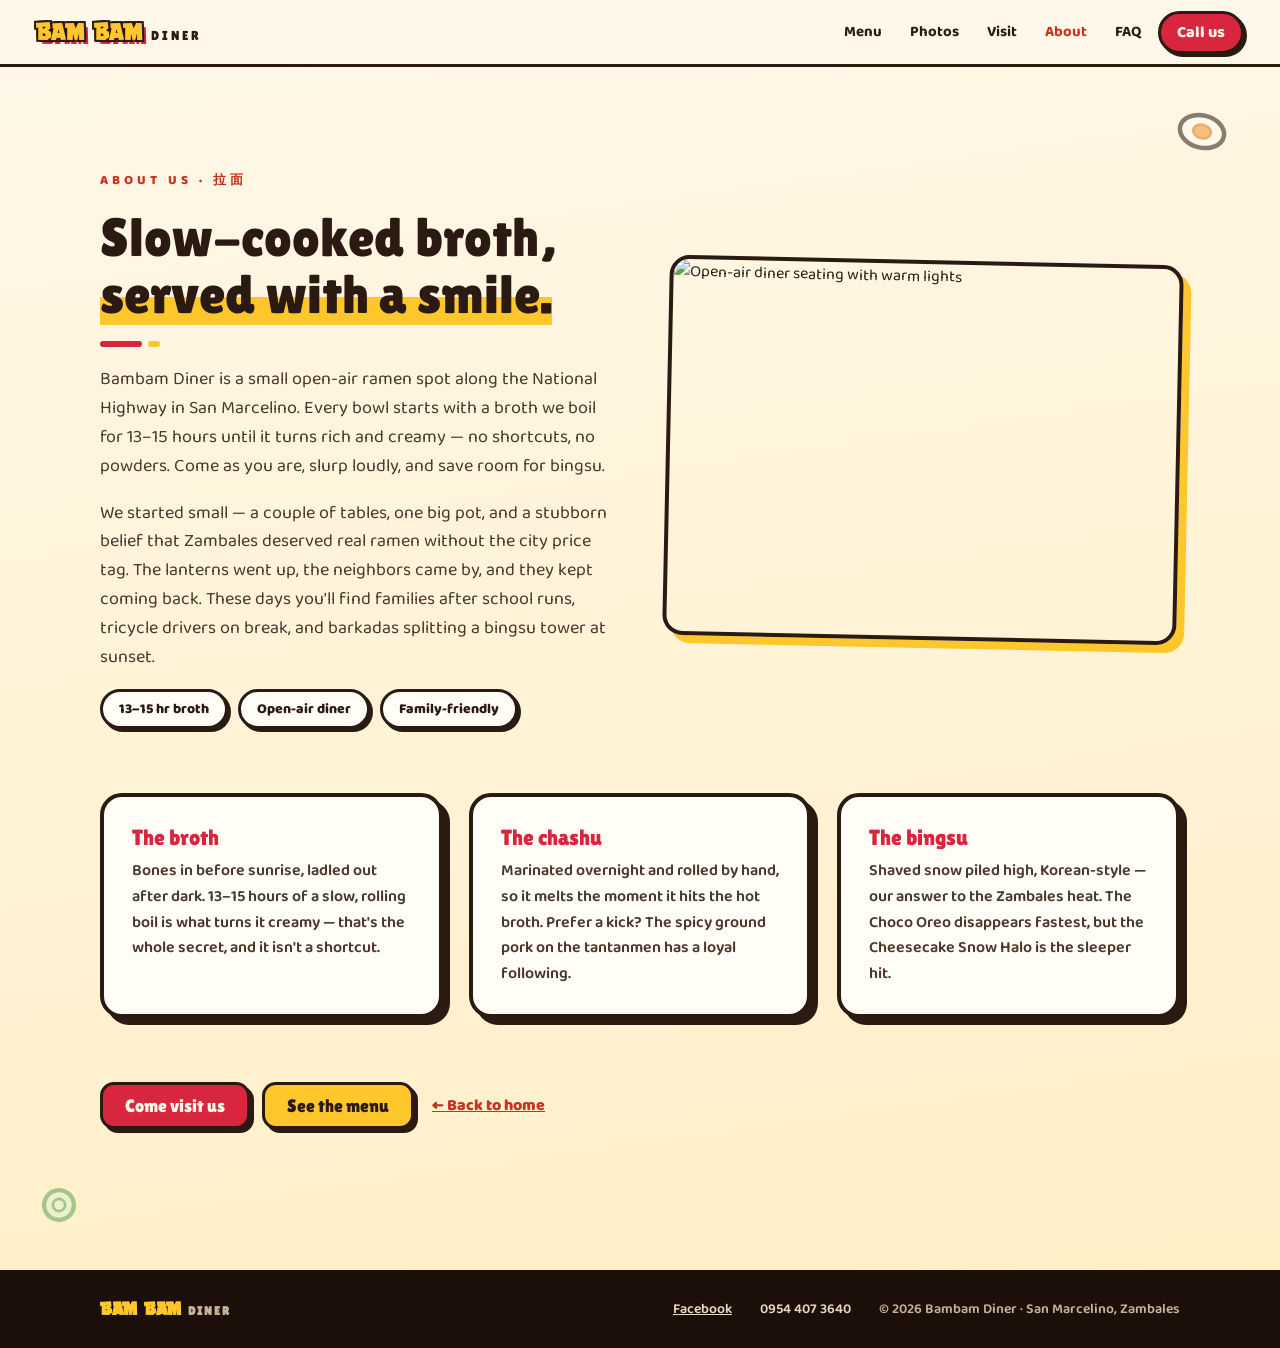
==== about.html @ 597b00bd "Working checkpoint: 3D hero, music player, mobile fixes, real logo integration Static site for Bamba" ====
<!DOCTYPE html>
<html lang="en">
<head>
  <meta charset="utf-8">
  <meta name="viewport" content="width=device-width, initial-scale=1">
  <title>About — Bambam Diner · San Marcelino, Zambales</title>
  <meta name="description" content="The story of Bambam Diner — a small open-air ramen spot in San Marcelino, Zambales, where every bowl starts with a broth slow-boiled for 13–15 hours.">
  <link rel="icon" href="data:image/svg+xml,<svg xmlns=%22http://www.w3.org/2000/svg%22 viewBox=%220 0 100 100%22><text y=%22.9em%22 font-size=%2290%22>🍜</text></svg>">
  <link rel="preconnect" href="https://fonts.googleapis.com">
  <link rel="preconnect" href="https://fonts.gstatic.com" crossorigin>
  <link rel="preload" as="style" href="https://fonts.googleapis.com/css2?family=Baloo+2:wght@400..800&family=Lilita+One&display=swap" onload="this.onload=null;this.rel='stylesheet'">
  <noscript><link rel="stylesheet" href="https://fonts.googleapis.com/css2?family=Baloo+2:wght@400..800&family=Lilita+One&display=swap"></noscript>
  <link rel="stylesheet" href="css/style.css">
  <link rel="preload" as="font" type="font/woff2" href="assets/fonts/GAMERIA.woff2" crossorigin>
</head>
<body>

<div style="font-family: 'Baloo 2', 'Trebuchet MS', sans-serif; background: #FFF7E9; color: #2B1A12; overflow-x: clip; min-height: 100svh; display: flex; flex-direction: column;">

  <!-- ============ NAV (shared) ============ -->
  <nav id="topNav" style="position: fixed; top: 0; left: 0; right: 0; z-index: 60; display: flex; align-items: center; gap: 14px; padding: 10px clamp(14px, 4vw, 36px); background: rgba(255,247,233,.94); backdrop-filter: blur(8px); border-bottom: 3px solid #2B1A12; transition: box-shadow .4s ease;">
    <a href="index.html" style="text-decoration: none; display: flex; align-items: baseline; gap: 8px;">
      <span style="font-family: 'Gameria', 'Lilita One', cursive; font-size: 24px; color: #FFC72C; text-shadow: -2px -2px 0 #2B1A12, 2px -2px 0 #2B1A12, -2px 2px 0 #2B1A12, 2px 2px 0 #2B1A12, 4px 4px 0 #D7263D;">BAM BAM</span>
      <span style="font-family: 'Lilita One', cursive; font-size: 13px; letter-spacing: 3px; color: #2B1A12;">DINER</span>
    </a>
    <div style="flex: 1;"></div>
    <div id="navLinks" class="nav-links">
      <a class="nav-link" href="index.html#menu">Menu</a>
      <a class="nav-link" href="index.html#gallery">Photos</a>
      <a class="nav-link" href="index.html#visit">Visit</a>
      <a class="nav-link" href="about.html" style="color: #C8321F;" aria-current="page">About</a>
      <a class="nav-link" href="faq.html">FAQ</a>
    </div>
    <a class="btn-call" href="tel:+639544073640">Call us</a>
    <button id="navToggle" class="nav-toggle" type="button" aria-label="Open menu" aria-expanded="false" aria-controls="navLinks"><span></span><span></span><span></span></button>
  </nav>

  <!-- ============ ABOUT ============ -->
  <!-- PLACEHOLDER STORY: warm filler copy — refine with the real Bambam Diner story later. -->
  <main style="flex: 1; position: relative; z-index: 2; background: linear-gradient(172deg, #FFF7E9 0%, #FFF3D6 55%, #FFEFC7 100%); padding: clamp(120px, 15vw, 170px) clamp(16px, 4vw, 40px) clamp(84px, 11vw, 150px);">
    <div id="fl1" aria-hidden="true" style="position: absolute; top: 110px; right: 4%; z-index: -1; opacity: .55; transform: rotate(14deg); pointer-events: none;">
      <div style="animation: bbFloat 5.6s ease-in-out infinite;">
        <svg viewBox="0 0 60 48" style="width: 54px; height: 43px; display: block;"><ellipse cx="30" cy="24" rx="25" ry="18" fill="#FFFDF3" stroke="#2B1A12" stroke-width="5"></ellipse><ellipse cx="30" cy="24" rx="10" ry="7.5" fill="#F2932F" stroke="#D97614" stroke-width="3"></ellipse></svg>
      </div>
    </div>
    <div id="fl2" aria-hidden="true" style="position: absolute; bottom: 44px; left: 3%; z-index: -1; opacity: .5; transform: rotate(-10deg); pointer-events: none;">
      <div style="animation: bbFloat 6.8s ease-in-out infinite 1.2s;">
        <svg viewBox="0 0 48 48" style="width: 42px; height: 42px; display: block;"><circle cx="24" cy="24" r="17" fill="#D9F0D3" stroke="#4E9C46" stroke-width="5"></circle><circle cx="24" cy="24" r="7" fill="none" stroke="#4E9C46" stroke-width="3"></circle></svg>
      </div>
    </div>

    <div style="max-width: 1080px; margin: 0 auto; display: flex; flex-direction: column; gap: clamp(36px, 5vw, 64px);">
      <div style="display: grid; grid-template-columns: repeat(auto-fit, minmax(300px, 1fr)); gap: clamp(24px, 4vw, 56px); align-items: center;">
        <div data-reveal-stagger="1" style="display: flex; flex-direction: column; gap: 18px; align-items: flex-start;">
          <div style="font-weight: 800; letter-spacing: 4px; font-size: 13px; color: #C8321F; text-transform: uppercase;">About us · 拉面</div>
          <h1 style="margin: 0; font-family: 'Lilita One', cursive; font-weight: 400; font-size: clamp(34px, 5vw, 54px); line-height: 1.06;">Slow-cooked broth,<br><span style="background: linear-gradient(transparent 55%, #FFC72C 55%);">served with a smile.</span></h1>
          <div style="display: flex; align-items: center; gap: 6px;"><span style="width: 42px; height: 6px; border-radius: 999px; background: #D7263D;"></span><span style="width: 12px; height: 6px; border-radius: 999px; background: #FFC72C;"></span></div>
          <p style="margin: 0; font-size: clamp(15px, 1.7vw, 18px); line-height: 1.6; color: #4A362B; max-width: 52ch;">Bambam Diner is a small open-air ramen spot along the National Highway in San Marcelino. Every bowl starts with a broth we boil for 13–15 hours until it turns rich and creamy — no shortcuts, no powders. Come as you are, slurp loudly, and save room for bingsu.</p>
          <p style="margin: 0; font-size: clamp(15px, 1.7vw, 18px); line-height: 1.6; color: #4A362B; max-width: 52ch;">We started small — a couple of tables, one big pot, and a stubborn belief that Zambales deserved real ramen without the city price tag. The lanterns went up, the neighbors came by, and they kept coming back. These days you'll find families after school runs, tricycle drivers on break, and barkadas splitting a bingsu tower at sunset.</p>
          <div style="display: flex; flex-wrap: wrap; gap: 10px;">
            <span style="background: #FFFDF6; border: 3px solid #2B1A12; border-radius: 999px; padding: 6px 16px; font-weight: 800; font-size: 14px; box-shadow: 3px 3px 0 #2B1A12;">13–15 hr broth</span>
            <span style="background: #FFFDF6; border: 3px solid #2B1A12; border-radius: 999px; padding: 6px 16px; font-weight: 800; font-size: 14px; box-shadow: 3px 3px 0 #2B1A12;">Open-air diner</span>
            <span style="background: #FFFDF6; border: 3px solid #2B1A12; border-radius: 999px; padding: 6px 16px; font-weight: 800; font-size: 14px; box-shadow: 3px 3px 0 #2B1A12;">Family-friendly</span>
          </div>
        </div>
        <div data-reveal="1" style="position: relative;">
          <div style="border: 4px solid #2B1A12; border-radius: 20px; box-shadow: 8px 8px 0 #FFC72C; overflow: hidden; transform: rotate(1.2deg); height: clamp(260px, 34vw, 380px);">
            <img src="https://images.unsplash.com/photo-1555396273-367ea4eb4db5?auto=format&fit=crop&w=800&q=70" alt="Open-air diner seating with warm lights" loading="lazy" style="width: 100%; height: 100%; object-fit: cover; display: block;">
          </div>
        </div>
      </div>

      <!-- three little pillars -->
      <div data-reveal-stagger="1" style="display: grid; grid-template-columns: repeat(auto-fit, minmax(240px, 1fr)); gap: clamp(16px, 2.5vw, 26px);">
        <div class="menu-card" style="padding: clamp(20px, 3vw, 28px);">
          <h2 style="margin: 0 0 8px; font-family: 'Lilita One', cursive; font-weight: 400; font-size: 22px; color: #D7263D;">The broth</h2>
          <p style="margin: 0; color: #4A362B; font-weight: 600; line-height: 1.6; font-size: 16px;">Bones in before sunrise, ladled out after dark. 13–15 hours of a slow, rolling boil is what turns it creamy — that's the whole secret, and it isn't a shortcut.</p>
        </div>
        <div class="menu-card" style="padding: clamp(20px, 3vw, 28px);">
          <h2 style="margin: 0 0 8px; font-family: 'Lilita One', cursive; font-weight: 400; font-size: 22px; color: #D7263D;">The chashu</h2>
          <p style="margin: 0; color: #4A362B; font-weight: 600; line-height: 1.6; font-size: 16px;">Marinated overnight and rolled by hand, so it melts the moment it hits the hot broth. Prefer a kick? The spicy ground pork on the tantanmen has a loyal following.</p>
        </div>
        <div class="menu-card" style="padding: clamp(20px, 3vw, 28px);">
          <h2 style="margin: 0 0 8px; font-family: 'Lilita One', cursive; font-weight: 400; font-size: 22px; color: #D7263D;">The bingsu</h2>
          <p style="margin: 0; color: #4A362B; font-weight: 600; line-height: 1.6; font-size: 16px;">Shaved snow piled high, Korean-style — our answer to the Zambales heat. The Choco Oreo disappears fastest, but the Cheesecake Snow Halo is the sleeper hit.</p>
        </div>
      </div>

      <div data-reveal="1" style="display: flex; flex-wrap: wrap; gap: 12px; align-items: center;">
        <a class="btn-chunky" href="index.html#visit" style="background: #D7263D; color: #FFF7E9;">Come visit us</a>
        <a class="btn-chunky" href="index.html#menu" style="background: #FFC72C; color: #2B1A12;">See the menu</a>
        <a href="index.html" style="font-weight: 800; color: #C8321F; margin-left: 6px;">← Back to home</a>
      </div>
    </div>
  </main>

  <!-- ============ FOOTER (shared) ============ -->
  <footer style="position: relative; z-index: 2; background: #1C0F09; color: #C7B39C; padding: 28px clamp(16px, 4vw, 40px);">
    <div style="max-width: 1080px; margin: 0 auto; display: flex; flex-wrap: wrap; align-items: center; gap: 14px 28px; font-size: 14px; font-weight: 600;">
      <span style="font-family: 'Gameria', 'Lilita One', cursive; font-size: 18px; color: #FFC72C;">BAM BAM <span style="font-size: 12px; letter-spacing: 2px; color: #C7B39C; font-family: 'Lilita One', cursive;">DINER</span></span>
      <span style="flex: 1;"></span>
      <a class="footer-link" href="https://www.facebook.com/search/top?q=bambam%20diner" target="_blank" rel="noopener">Facebook</a>
      <a class="footer-link" href="tel:+639544073640" style="text-decoration: none;">0954 407 3640</a>
      <span>© 2026 Bambam Diner · San Marcelino, Zambales</span>
    </div>
  </footer>
</div>

<script src="js/main.js"></script>
</body>
</html>
---- css/style.css ----
/* ---- Gameria (commercially licensed, self-hosted) — the real wordmark font.
        Uppercase-only glyph set: every use must be literal caps. Lilita One
        (the previous visual approximation) stays in the stack as the fallback
        if the file fails to load. Only .woff2 was supplied; woff2 covers all
        current browsers and older ones just keep the Lilita One fallback. ---- */
@font-face {
  font-family: 'Gameria';
  src: url('../assets/fonts/GAMERIA.woff2') format('woff2');
  font-weight: 400;
  font-style: normal;
  font-display: swap;
}

*, *::before, *::after { box-sizing: border-box; }
html { scroll-behavior: smooth; }
body { margin: 0; background: #FFF7E9; }
a { color: #C8321F; }
a:hover { color: #96200F; }
::selection { background: #FFC72C; color: #2B1A12; }

@keyframes bbSteam {
  0% { transform: translateY(10px); opacity: 0; }
  30% { opacity: .85; }
  100% { transform: translateY(-30px); opacity: 0; }
}
@keyframes bbSway {
  0%, 100% { transform: rotate(3deg); }
  50% { transform: rotate(-3deg); }
}
@keyframes bbBob {
  0%, 100% { transform: translateY(0); }
  50% { transform: translateY(7px); }
}
@keyframes bbFloat {
  0%, 100% { transform: translateY(0); }
  50% { transform: translateY(-11px); }
}
@keyframes bbPulse {
  0%, 100% { opacity: 1; }
  50% { opacity: .45; }
}

/* ---- Nav ---- */
.nav-links {
  display: flex; align-items: center;
  gap: clamp(10px, 2.5vw, 24px);
  font-weight: 700; font-size: 15px;
}
.nav-link { text-decoration: none; color: #2B1A12; padding: 10px 2px; }
.nav-link:hover { color: #C8321F; }
.btn-call {
  text-decoration: none; background: #D7263D; color: #FFF7E9;
  border: 3px solid #2B1A12; border-radius: 999px; padding: 6px 16px;
  font-weight: 800; box-shadow: 3px 3px 0 #2B1A12; white-space: nowrap;
  transition: background .2s ease;
}
.btn-call:hover { background: #B71C31; color: #FFF7E9; }
.nav-toggle { display: none; }

/* Hamburger nav below tablet width */
@media (max-width: 767px) {
  .nav-toggle {
    display: flex; flex-direction: column; justify-content: center; align-items: center; gap: 5px;
    width: 44px; height: 44px; flex: none;
    background: #FFFDF6; border: 3px solid #2B1A12; border-radius: 12px;
    box-shadow: 3px 3px 0 #2B1A12; cursor: pointer; padding: 0;
  }
  .nav-toggle span {
    display: block; width: 20px; height: 3px; border-radius: 2px; background: #2B1A12;
    transition: transform .25s ease, opacity .2s ease;
  }
  .nav-toggle[aria-expanded="true"] span:nth-child(1) { transform: translateY(8px) rotate(45deg); }
  .nav-toggle[aria-expanded="true"] span:nth-child(2) { opacity: 0; }
  .nav-toggle[aria-expanded="true"] span:nth-child(3) { transform: translateY(-8px) rotate(-45deg); }
  .nav-links {
    display: none;
    position: absolute; top: 100%; left: 0; right: 0;
    flex-direction: column; align-items: stretch; gap: 0;
    background: #FFF7E9; border-bottom: 3px solid #2B1A12;
    box-shadow: 0 16px 26px rgba(43, 26, 18, .18);
    padding: 4px 0 10px;
  }
  .nav-links.open { display: flex; }
  .nav-links .nav-link {
    display: flex; align-items: center; min-height: 48px; box-sizing: border-box;
    padding: 10px clamp(18px, 6vw, 30px); font-size: 17px;
    border-top: 2px dashed rgba(43, 26, 18, .14);
  }
  .nav-links .nav-link:first-child { border-top: none; }
}

/* ---- Hero CTAs ---- */
.btn-chunky {
  text-decoration: none; font-family: 'Lilita One', cursive; font-size: 18px;
  border: 3px solid #2B1A12; border-radius: 14px; padding: 10px 22px;
  box-shadow: 4px 4px 0 #2B1A12;
  transition: transform .15s ease, box-shadow .15s ease;
}
.btn-chunky:hover { transform: translate(2px, 2px); box-shadow: 2px 2px 0 #2B1A12; }
.btn-chunky[href^="tel"]:hover { color: #FFF7E9; }
.btn-chunky[href="#visit"]:hover { color: #2B1A12; }

/* ---- Menu cards ---- */
.menu-card {
  background: #FFFDF6; border: 4px solid #2B1A12; border-radius: 22px;
  box-shadow: 7px 7px 0 #2B1A12;
  transition: transform .28s cubic-bezier(.33, 1, .68, 1), box-shadow .28s cubic-bezier(.33, 1, .68, 1);
}
.menu-card:hover { transform: translateY(-6px); box-shadow: 10px 14px 0 #2B1A12; }
.menu-card:active { transform: translateY(-2px); box-shadow: 8px 10px 0 #2B1A12; }

/* ---- Review cards ---- */
.review-card {
  background: #FFFDF6; border: 3.5px solid #2B1A12; border-radius: 18px; padding: 22px;
  box-shadow: 5px 5px 0 var(--shcol, #2B1A12); transform: rotate(var(--rot, 0deg));
  display: flex; flex-direction: column; gap: 10px;
  transition: transform .28s cubic-bezier(.33, 1, .68, 1), box-shadow .28s cubic-bezier(.33, 1, .68, 1);
}
.review-card:hover { transform: rotate(var(--rot, 0deg)) translateY(-5px); box-shadow: 7px 10px 0 var(--shcol, #2B1A12); }

/* ---- Visit buttons & links ---- */
.btn-visit-yellow {
  text-decoration: none; font-family: 'Lilita One', cursive; font-size: 17px;
  background: #FFC72C; color: #2B1A12; border: 3px solid #FFF7E9;
  border-radius: 14px; padding: 10px 20px; box-shadow: 4px 4px 0 #D7263D;
  transition: transform .15s ease, box-shadow .15s ease;
}
.btn-visit-yellow:hover { transform: translate(2px, 2px); box-shadow: 2px 2px 0 #D7263D; color: #2B1A12; }
.btn-visit-ghost {
  text-decoration: none; font-family: 'Lilita One', cursive; font-size: 17px;
  background: transparent; color: #FFF7E9; border: 3px solid #FFF7E9;
  border-radius: 14px; padding: 10px 20px;
  transition: background .2s ease;
}
.btn-visit-ghost:hover { background: #D7263D; color: #FFF7E9; }
.maps-link { text-decoration: none; color: #FFC72C; font-weight: 800; font-size: 15px; align-self: flex-end; }
.maps-link:hover { color: #FFDD70; }

/* ---- Footer ---- */
.footer-link { color: #E8D9C4; }
.footer-link:hover { color: #FFC72C; }

/* ---- Hero bowl: never wider than its grid column ---- */
#bowlWrap { max-width: 100%; }

/* ---- Hero caption / progress bar: breathing room below the bowl ---- */
#stageCaption { margin-top: 4px; }
#buildBar { margin-top: 8px; }

/* ---- Pinned hero: dynamic viewport height where supported (Safari toolbar collapse) ---- */
@supports (height: 100dvh) {
  #heroSticky { height: 100dvh !important; }
}

/* ---- Stats marquee ---- */
#statsMarquee {
  position: relative; z-index: 2; overflow: hidden;
  background: linear-gradient(115deg, #1C0F09 0%, #35110C 55%, #48140F 100%);
  border-top: 3px solid #2B1A12;
  padding: 13px 0;
  font-family: 'Baloo 2', 'Trebuchet MS', sans-serif;
}
.marquee-track {
  display: flex;
  width: max-content;
  animation: bbMarquee 48s linear infinite;
}
#statsMarquee:hover .marquee-track { animation-play-state: paused; }
.marquee-group {
  display: flex; align-items: center; flex: none;
  gap: clamp(30px, 4.5vw, 52px);
  padding-right: clamp(30px, 4.5vw, 52px);
}
.stat-item {
  display: flex; align-items: center; gap: 10px;
  white-space: nowrap; color: #E8D9C4;
  font-weight: 700; font-size: 15px;
}
.stat-item svg { width: 21px; height: 21px; flex: none; }
.stat-item b {
  font-family: 'Lilita One', cursive; font-weight: 400;
  font-size: 18px; color: #FFC72C; letter-spacing: .5px;
}
@keyframes bbMarquee {
  from { transform: translateX(0); }
  to { transform: translateX(-50%); }
}
/* Reduced motion: the global rule below freezes the loop, leaving the strip static */
@media (max-width: 640px) {
  #statsMarquee { padding: 10px 0; }
  .stat-item { font-size: 13px; gap: 7px; }
  .stat-item b { font-size: 15px; }
  .stat-item svg { width: 17px; height: 17px; }
  .marquee-group { gap: 26px; padding-right: 26px; }
}

/* ---- FAQ accordions ---- */
.faq-item {
  background: #FFFDF6; border: 4px solid #2B1A12; border-radius: 18px;
  box-shadow: 5px 5px 0 #2B1A12; overflow: hidden;
}
.faq-item summary {
  list-style: none; cursor: pointer;
  display: flex; justify-content: space-between; align-items: center; gap: 14px;
  padding: 16px 20px;
  font-family: 'Lilita One', cursive; font-size: clamp(16px, 2vw, 19px); color: #2B1A12;
}
.faq-item summary::-webkit-details-marker { display: none; }
.faq-item summary::after {
  content: '+'; font-size: 28px; line-height: 1; color: #D7263D; flex: none;
  transition: transform .25s ease;
}
.faq-item[open] summary::after { transform: rotate(45deg); }
.faq-item summary:hover { background: #FFF3DC; }
.faq-a { padding: 0 20px 18px; color: #4A362B; font-weight: 600; line-height: 1.6; font-size: 16px; }

/* ---- Gallery: 4×2 on desktop AND tablets, single column on phones ---- */
#galleryGrid { grid-template-columns: repeat(4, 1fr) !important; }
#galleryGrid > div { height: auto !important; aspect-ratio: 1 / 1; }
@media (max-width: 900px) {
  #galleryGrid { gap: 12px !important; }
}
@media (max-width: 600px) {
  #galleryGrid { grid-template-columns: 1fr !important; gap: 16px !important; }
  #galleryGrid > div { aspect-ratio: 4 / 3; }
}

/* ---- Hero 3D canvas: crossfades in over the state-matched SVG when the
        deferred three.js stack arrives after the reveal (snapped to opaque
        pre-reveal — see upgrade3D in main.js) ---- */
#bowl3d { opacity: 0; transition: opacity .45s ease; }
#bowlFallback { transition: opacity .45s ease; }

/* ---- Floating music player ---- */
#bbPlayer {
  position: fixed; right: 14px; bottom: 14px; z-index: 90;
  font-family: 'Baloo 2', 'Trebuchet MS', sans-serif;
  pointer-events: none; /* container may be larger than the visible layer */
}
#bbPlayer .bbp-pill, #bbPlayer .bbp-mini, #bbPlayer #bbpPop { pointer-events: auto; }
.bbp-pill {
  display: flex; align-items: center; gap: 8px;
  background: #FFFDF6; border: 3px solid #2B1A12; border-radius: 999px;
  padding: 7px 9px 7px 14px; box-shadow: 4px 4px 0 #2B1A12;
}
#bbpWave { width: 52px; height: 26px; flex: none; }
.bbp-meta { min-width: 0; max-width: 150px; line-height: 1.18; margin-right: 2px; }
.bbp-title {
  font-family: 'Lilita One', cursive; font-size: 14px; letter-spacing: .3px; color: #2B1A12;
  white-space: nowrap; overflow: hidden; text-overflow: ellipsis;
}
.bbp-sub {
  font-size: 11px; font-weight: 600; color: #97806D;
  white-space: nowrap; overflow: hidden; text-overflow: ellipsis;
}
.bbp-btn {
  width: 34px; height: 34px; flex: none;
  display: inline-flex; align-items: center; justify-content: center; padding: 0;
  background: #FFF7E9; color: #2B1A12; border: 2.5px solid #2B1A12; border-radius: 50%;
  cursor: pointer; transition: transform .12s ease, background .15s ease;
}
.bbp-btn:hover { background: #FFEFC7; transform: translateY(-1px); }
.bbp-btn svg { width: 16px; height: 16px; display: block; }
.bbp-play { width: 40px; height: 40px; background: #D7263D; color: #FFF7E9; box-shadow: 2.5px 2.5px 0 #2B1A12; }
.bbp-play:hover { background: #B71C31; }
.bbp-play svg { width: 18px; height: 18px; }
.bbp-more svg { transition: transform .25s ease; }
.bbp-more[aria-expanded="true"] svg { transform: rotate(180deg); }
#bbpPop {
  position: absolute; right: 0; bottom: calc(100% + 12px); width: 262px;
  background: #FFFDF6; border: 3px solid #2B1A12; border-radius: 18px;
  box-shadow: 4px 4px 0 #2B1A12; padding: 12px;
  display: flex; flex-direction: column; gap: 10px;
}
#bbpPop[hidden] { display: none; }
.bbp-controls { display: flex; align-items: center; gap: 8px; }
.bbp-chip {
  width: 34px; height: 34px; position: relative; flex: none;
  display: inline-flex; align-items: center; justify-content: center; padding: 0;
  background: #FFF7E9; color: #2B1A12; border: 2.5px solid #2B1A12; border-radius: 10px;
  cursor: pointer; transition: background .15s ease;
}
.bbp-chip svg { width: 16px; height: 16px; display: block; }
.bbp-chip:hover { background: #FFEFC7; }
.bbp-chip.active { background: #FFC72C; }
.bbp-badge {
  position: absolute; top: -8px; right: -8px; width: 17px; height: 17px;
  border-radius: 50%; background: #D7263D; color: #FFF7E9; border: 2px solid #2B1A12;
  font-size: 10px; font-weight: 800; line-height: 13px; text-align: center;
}
#bbpVol {
  flex: 1; min-width: 0; height: 10px; margin: 0;
  appearance: none; -webkit-appearance: none;
  border-radius: 999px; background: #F3E3C2; border: 2px solid #2B1A12; cursor: pointer;
}
#bbpVol::-webkit-slider-thumb {
  -webkit-appearance: none; appearance: none;
  width: 18px; height: 18px; border-radius: 50%;
  background: #FFC72C; border: 2.5px solid #2B1A12;
}
#bbpVol::-moz-range-thumb {
  width: 13px; height: 13px; border-radius: 50%;
  background: #FFC72C; border: 2.5px solid #2B1A12;
}
.bbp-list { list-style: none; margin: 0; padding: 0; display: flex; flex-direction: column; gap: 4px; }
.bbp-list button {
  display: flex; align-items: center; gap: 8px; width: 100%; text-align: left;
  background: transparent; border: 2.5px solid transparent; border-radius: 10px;
  padding: 5px 8px; cursor: pointer; font-family: inherit;
}
.bbp-list button:hover { background: #FFF3DC; }
.bbp-list li.current button { background: #FFC72C; border-color: #2B1A12; }
.bbp-li-num { font-family: 'Lilita One', cursive; font-size: 12px; color: #C8321F; width: 14px; flex: none; }
.bbp-li-meta { min-width: 0; line-height: 1.15; }
.bbp-li-title { display: block; font-weight: 800; font-size: 13px; color: #2B1A12; white-space: nowrap; overflow: hidden; text-overflow: ellipsis; }
.bbp-li-by { display: block; font-weight: 600; font-size: 11px; color: #97806D; white-space: nowrap; overflow: hidden; text-overflow: ellipsis; }
/* ---- Music player: compact mini-bar (phones) ---- */
.bbp-mini {
  display: none; /* phone mode only — player.js adds .bb-mobile */
  align-items: center; gap: 8px;
  background: #FFFDF6; border: 2.5px solid #2B1A12; border-radius: 999px;
  padding: 8px 15px; box-shadow: 3px 3px 0 #2B1A12;
  font-family: 'Lilita One', cursive; font-size: 13px; letter-spacing: .3px; color: #2B1A12;
  cursor: pointer;
}
.bbp-mini-title { max-width: 132px; white-space: nowrap; overflow: hidden; text-overflow: ellipsis; }
.bbp-mini-eq { display: flex; align-items: flex-end; gap: 2.5px; height: 13px; flex: none; }
.bbp-mini-eq span { width: 3.5px; border-radius: 2px; height: 35%; }
.bbp-mini-eq span:nth-child(1) { background: #D7263D; }
.bbp-mini-eq span:nth-child(2) { background: #FFC72C; }
.bbp-mini-eq span:nth-child(3) { background: #D7263D; }
#bbPlayer.playing .bbp-mini-eq span { animation: bbpEq 1s ease-in-out infinite; }
#bbPlayer.playing .bbp-mini-eq span:nth-child(2) { animation-delay: .18s; }
#bbPlayer.playing .bbp-mini-eq span:nth-child(3) { animation-delay: .36s; }
@keyframes bbpEq { 0%, 100% { height: 35%; } 50% { height: 100%; } }
.bbp-fold { display: none; }

/* Phone mode: mini bar and full pill swap with an eased grow/shrink
   anchored to the bottom-right corner (~280ms, opacity + scale) */
#bbPlayer.bb-mobile .bbp-mini { display: flex; position: absolute; right: 0; bottom: 0; }
#bbPlayer.bb-mobile .bbp-fold { display: inline-flex; }
#bbPlayer.bb-mobile .bbp-mini,
#bbPlayer.bb-mobile .bbp-pill {
  transition: opacity .28s cubic-bezier(.22, .61, .36, 1),
    transform .28s cubic-bezier(.22, .61, .36, 1), visibility 0s 0s;
  transform-origin: bottom right;
}
#bbPlayer.bb-mobile.compact .bbp-pill,
#bbPlayer.bb-mobile:not(.compact) .bbp-mini {
  opacity: 0; transform: scale(.8) translateY(10px);
  visibility: hidden; pointer-events: none;
  transition: opacity .28s cubic-bezier(.22, .61, .36, 1),
    transform .28s cubic-bezier(.22, .61, .36, 1), visibility 0s .28s;
}
#bbPlayer.bb-mobile.compact #bbpPop { display: none; }

/* Hero-aware (phones): while the pinned hero is on screen its swipe caption
   + progress bar own the viewport bottom — the player steps aside entirely
   and returns once the visitor scrolls past (class toggled by player.js) */
#bbPlayer.bb-mobile.bb-hero .bbp-mini,
#bbPlayer.bb-mobile.bb-hero .bbp-pill {
  opacity: 0; transform: scale(.8) translateY(14px);
  visibility: hidden; pointer-events: none;
  transition: opacity .28s cubic-bezier(.22, .61, .36, 1),
    transform .28s cubic-bezier(.22, .61, .36, 1), visibility 0s .28s;
}
#bbPlayer.bb-mobile.bb-hero #bbpPop { display: none; }

@media (max-width: 480px) {
  #bbPlayer { right: 10px; bottom: 10px; }
  #bbpWave { width: 40px; height: 24px; }
  .bbp-meta { max-width: 84px; }
  .bbp-btn { width: 31px; height: 31px; }
  .bbp-play { width: 37px; height: 37px; }
  .bbp-pill { gap: 6px; padding: 6px 8px 6px 12px; }
  #bbpPop { width: min(262px, calc(100vw - 20px)); }
}
@media (max-width: 360px) {
  #bbpWave { display: none; }
}
/* The hero's bottom-center scroll hint would sit under the floating player on
   narrow screens; the caption pill already says "scroll/swipe to build", so
   the hint drops out there instead of colliding */
@media (max-width: 820px) { #scrollHint { display: none !important; } }

/* ---- Focus visibility for keyboard users ---- */
a:focus-visible, button:focus-visible, summary:focus-visible {
  outline: 3px solid #D7263D;
  outline-offset: 3px;
  border-radius: 6px;
}

/* ---- Touch targets: pad hit areas to ≥44px on touch devices ---- */
@media (pointer: coarse) {
  .nav-link, .btn-call, .btn-chunky, .btn-visit-yellow, .btn-visit-ghost,
  .footer-link, .maps-link { position: relative; }
  .nav-link::after, .btn-call::after, .btn-chunky::after, .btn-visit-yellow::after,
  .btn-visit-ghost::after, .footer-link::after, .maps-link::after {
    content: ''; position: absolute; left: 0; right: 0;
    top: 50%; height: 44px; min-height: 100%;
    transform: translateY(-50%);
  }
}

/* ---- Reduced motion ---- */
@media (prefers-reduced-motion: reduce) {
  html { scroll-behavior: auto; }
  *, *::before, *::after { animation-duration: .01ms !important; animation-iteration-count: 1 !important; transition-duration: .01ms !important; }
}

/* ---- Hide floaty garnishes on smaller screens ---- */
@media (max-width: 900px) {
  #fl1, #fl2, #fl3, #fl4, #fl5, #fl6, #fl7, #fl8 { display: none !important; }
}

/* Compact wordmark on narrow screens (collapsed bar holds logo + Call us + hamburger) */
@media (max-width: 520px) {
  #topNav { gap: 10px !important; }
  #topNav a:first-child span:first-child {
    font-size: 18px !important;
    text-shadow: -1.5px -1.5px 0 #2B1A12, 1.5px -1.5px 0 #2B1A12, -1.5px 1.5px 0 #2B1A12, 1.5px 1.5px 0 #2B1A12, 3px 3px 0 #D7263D !important;
    white-space: nowrap;
  }
  #topNav a:first-child span:last-child { display: none; }
  .btn-call { font-size: 13px; padding: 6px 12px; }
}

/* Stacked, centered hero: touch devices (phone + iPad, any orientation) and narrow windows.
   Side-by-side survives only on hover/fine-pointer viewports wider than 900px. */
@media (max-width: 900px), ((hover: none) and (pointer: coarse)) {
  #heroGrid { grid-template-columns: 1fr !important; justify-items: center; }
  #top { align-items: center !important; text-align: center; }
  #heroCtas { justify-content: center; }
  #heroStatus { justify-content: center; }
  #heroLogo { font-size: min(9vw, 9svh) !important; }
  #bowlWrap { max-height: min(30svh, 330px) !important; }
}

/* Mid-size stacked hero: touch devices up to ~1080px tall (iPads either way)
   get moderately tightened spacing so the stacked layout fits the pin.
   Phones fall through to the (later, winning) compact block below. */
@media ((hover: none) and (pointer: coarse)) and (max-height: 1080px) {
  #heroGrid { gap: 12px !important; padding-top: 72px !important; padding-bottom: 12px !important; }
  #heroH1 { font-size: clamp(18px, 2vw, 24px) !important; }
  #heroPara { font-size: 16px !important; }
  #stageCaption { font-size: 15px !important; }
  #bowlWrap { max-height: min(26svh, 300px) !important; }
}

/* Compact hero: stacked / short viewports must fit the pinned viewport height.
   The touch+max-height arm covers iPads in landscape, where the stacked layout
   needs compact sizing to fit. */
@media (max-width: 760px), (max-height: 620px), ((hover: none) and (pointer: coarse)) and (max-height: 850px) {
  #heroGrid { padding: 58px 16px 6px !important; gap: 10px !important; }
  #top { gap: 5px !important; }
  #heroEyebrow { font-size: 11px !important; letter-spacing: 2.5px !important; }
  #heroLogo { font-size: min(10vw, 6.4svh) !important; text-shadow: -2px -2px 0 #2B1A12, 2px -2px 0 #2B1A12, -2px 2px 0 #2B1A12, 2px 2px 0 #2B1A12, 4px 5px 0 #D7263D !important; }
  #heroBadge { font-size: 12px !important; letter-spacing: 6px !important; padding: 2px 4px 2px 10px !important; }
  #heroH1 { font-size: 16px !important; max-width: 40ch !important; margin: 2px 0 0 !important; }
  #heroPara { font-size: 15px !important; line-height: 1.45 !important; }
  #heroStatus { font-size: 12px !important; padding: 3px 12px !important; }
  #heroCtas { gap: 8px !important; }
  #heroCtas a { font-size: 14px !important; padding: 7px 14px !important; border-radius: 10px !important; }
  #bowlWrap { max-height: min(27svh, 290px) !important; }
  #stageCaption { font-size: 13px !important; padding: 3px 14px !important; margin-top: 2px !important; }
  #buildBar { margin-top: 6px !important; }
  #kanjiBackdrop { font-size: 150px !important; }
}

/* Tall phones have vertical headroom: restore readable body copy in the pinned hero
   and give the caption pill / progress bar clear separation */
@media (max-width: 760px) and (min-height: 700px) {
  #heroPara { font-size: 16px !important; line-height: 1.5 !important; }
  #heroH1 { font-size: 18px !important; }
  #bowlWrap { max-height: min(32svh, 320px) !important; }
  #stageCaption { margin-top: 8px !important; }
  #buildBar { margin-top: 14px !important; }
}

/* Very short viewports (phone landscape): the stacked column only fits if the
   lede + status badge drop out and everything else tightens up */
@media (max-height: 460px) {
  #heroPara { display: none !important; }
  #heroStatus { display: none !important; }
  #kanjiBackdrop { display: none !important; }
  #heroGrid { padding-top: 52px !important; padding-bottom: 4px !important; gap: 6px !important; }
  #top { gap: 4px !important; }
  #heroLogo { font-size: min(8vw, 5.5svh) !important; }
  #heroBadge { font-size: 11px !important; letter-spacing: 5px !important; padding: 1px 3px 1px 8px !important; }
  #heroH1 { font-size: 14px !important; margin: 0 !important; }
  #heroCtas a { font-size: 12px !important; padding: 5px 10px !important; }
  #bowlWrap { max-height: 24svh !important; }
  #stageCaption { font-size: 12px !important; padding: 2px 10px !important; margin-top: 0 !important; }
  #buildBar { margin-top: 2px !important; }
}
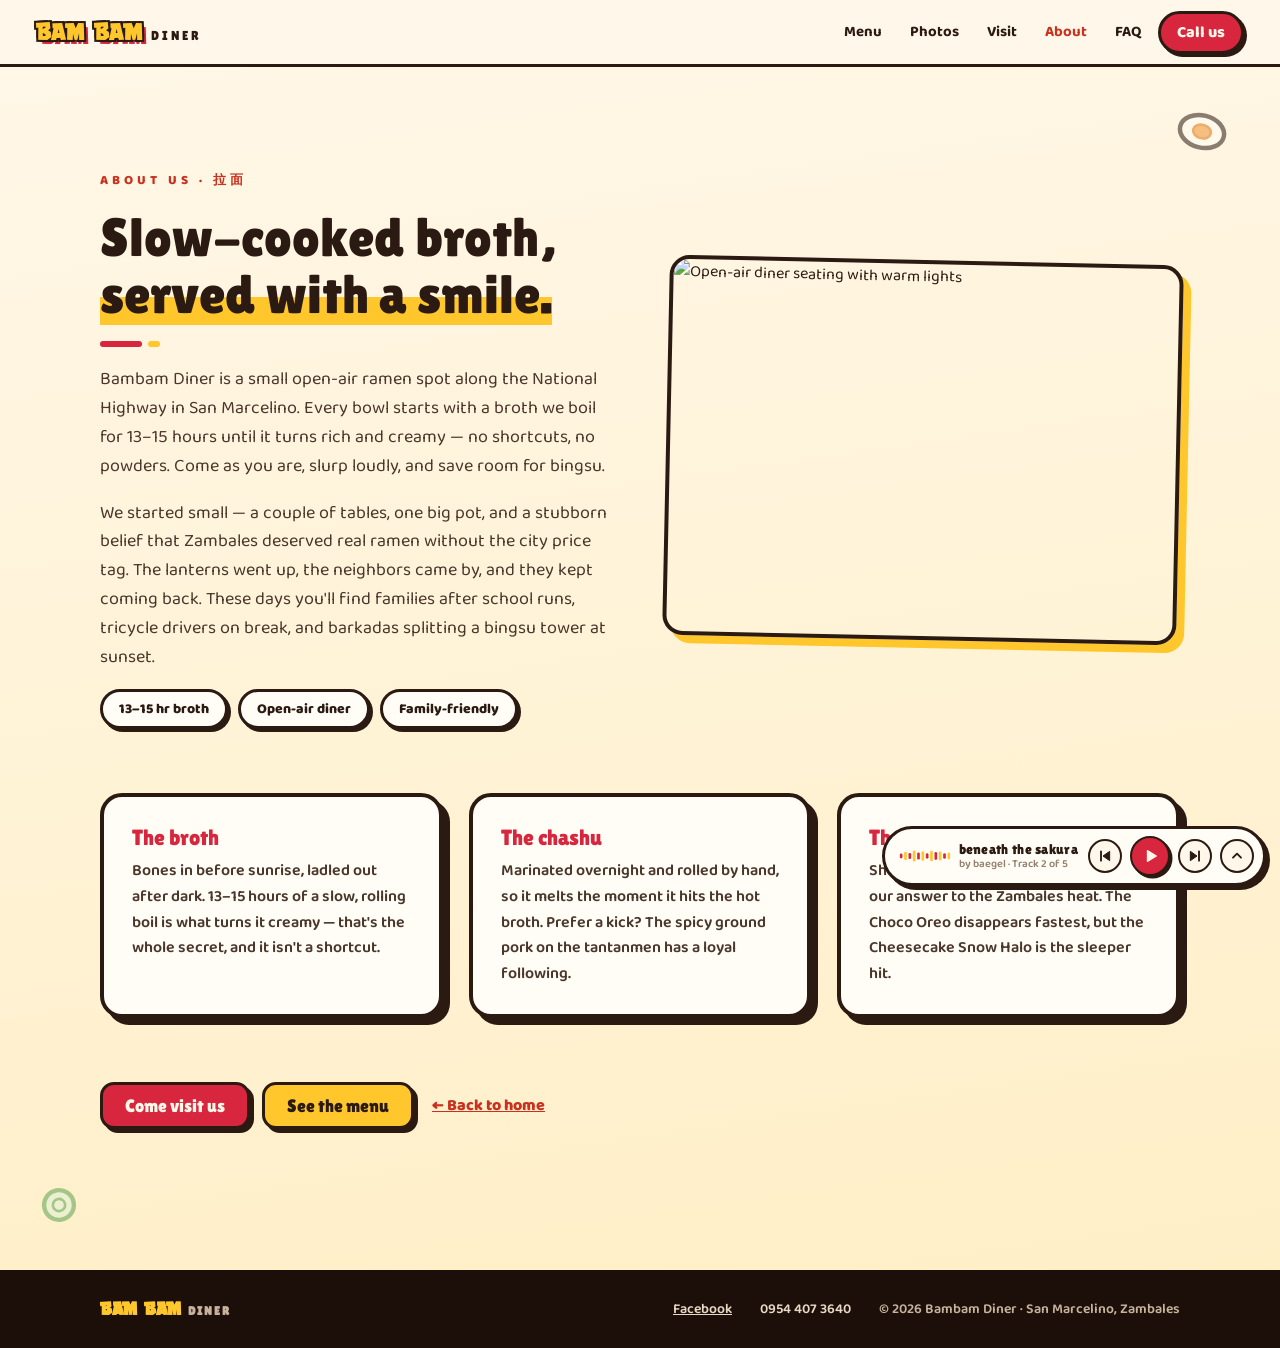
==== commit c44d237c: "Hero logo lockup, return-home fix, noren curtain, sakura petals, persistent music player - Hero logo" ====
--- a/about.html
+++ b/about.html
@@ -8,18 +8,144 @@
   <link rel="icon" href="data:image/svg+xml,<svg xmlns=%22http://www.w3.org/2000/svg%22 viewBox=%220 0 100 100%22><text y=%22.9em%22 font-size=%2290%22>🍜</text></svg>">
   <link rel="preconnect" href="https://fonts.googleapis.com">
   <link rel="preconnect" href="https://fonts.gstatic.com" crossorigin>
-  <link rel="preload" as="style" href="https://fonts.googleapis.com/css2?family=Baloo+2:wght@400..800&family=Lilita+One&display=swap" onload="this.onload=null;this.rel='stylesheet'">
+  <link rel="preload" as="style" href="https://fonts.googleapis.com/css2?family=Baloo+2:wght@400..800&family=Lilita+One&display=swap" onload="this.onload=null;this.rel='stylesheet';window.__bbFontCss=1" onerror="window.__bbFontCss=1">
   <noscript><link rel="stylesheet" href="https://fonts.googleapis.com/css2?family=Baloo+2:wght@400..800&family=Lilita+One&display=swap"></noscript>
   <link rel="stylesheet" href="css/style.css">
   <link rel="preload" as="font" type="font/woff2" href="assets/fonts/GAMERIA.woff2" crossorigin>
+  <style>
+    /* Loading screen — critical CSS, inline so it paints before external assets.
+       The reveal is a noren-curtain split: two striped panels slide off opposite
+       edges (transform-only, duration set by JS for constant px/s velocity). */
+    #bbLoader { position: fixed; inset: 0; z-index: 200; display: flex; align-items: center; justify-content: center; font-family: 'Lilita One', 'Trebuchet MS', cursive; }
+    #bbLoader.done { pointer-events: none; }
+    .bbl-panel { position: absolute; top: 0; bottom: 0; width: 50.4%; display: flex; align-items: center; justify-content: center; background: repeating-linear-gradient(90deg, #D7263D 0 26px, #C92E24 26px 34px); transition: transform .8s cubic-bezier(.7, 0, .3, 1); will-change: transform; }
+    .bbl-panel::after { content: ''; position: absolute; top: 0; left: 0; right: 0; height: 12px; background: #2B1A12; }
+    .bbl-panel-l { left: 0; border-right: 4px solid #2B1A12; }
+    .bbl-panel-r { right: 0; border-left: 4px solid #2B1A12; }
+    .bbl-glyph { font-size: clamp(70px, 12vw, 130px); font-weight: 800; color: rgba(255, 199, 44, .22); user-select: none; }
+    #bbLoader.done .bbl-panel-l { transform: translateX(-103%); }
+    #bbLoader.done .bbl-panel-r { transform: translateX(103%); }
+    .bbl-center { position: relative; z-index: 1; display: flex; flex-direction: column; align-items: center; gap: 14px; transition: opacity .3s ease; }
+    #bbLoader.done .bbl-center { opacity: 0; }
+    /* Reduced motion: no curtain travel — plain quick fade of the whole loader
+       (the global reduced-motion rule shrinks this transition further). */
+    @media (prefers-reduced-motion: reduce) {
+      #bbLoader { transition: opacity .2s ease; }
+      #bbLoader.done { opacity: 0; }
+      .bbl-panel { transition: none !important; }
+      #bbLoader.done .bbl-panel-l, #bbLoader.done .bbl-panel-r { transform: none !important; }
+    }
+    .bbl-logo { font-family: 'Gameria', 'Lilita One', 'Trebuchet MS', cursive; font-size: clamp(44px, 9vw, 72px); color: #FFC72C; line-height: 1; text-shadow: -3px -3px 0 #2B1A12, 3px -3px 0 #2B1A12, -3px 3px 0 #2B1A12, 3px 3px 0 #2B1A12, 6px 7px 0 #D7263D; }
+    .bbl-badge { font-size: 15px; letter-spacing: 9px; color: #2B1A12; background: #FFC72C; border: 3px solid #2B1A12; border-radius: 8px; padding: 3px 4px 3px 13px; box-shadow: 3px 3px 0 #2B1A12; }
+    .bbl-dots { display: flex; gap: 9px; margin-top: 10px; }
+    .bbl-dots span { width: 13px; height: 13px; border-radius: 50%; border: 2.5px solid #2B1A12; animation: bblBob 1s ease-in-out infinite; }
+    .bbl-dots span:nth-child(1) { background: #D7263D; }
+    .bbl-dots span:nth-child(2) { background: #FFC72C; animation-delay: .15s; }
+    .bbl-dots span:nth-child(3) { background: #4E9C46; animation-delay: .3s; }
+    @keyframes bblBob { 0%, 100% { transform: translateY(0); } 50% { transform: translateY(-9px); } }
+    .bbl-music { margin-top: 14px; font-family: inherit; font-size: 15px; letter-spacing: .5px; color: #2B1A12; background: #FFFDF6; border: 3px solid #2B1A12; border-radius: 999px; padding: 9px 20px; box-shadow: 3px 3px 0 #2B1A12; cursor: pointer; transition: transform .12s ease, box-shadow .12s ease, background .2s ease; }
+    .bbl-music:hover { transform: translate(1px, 1px); box-shadow: 2px 2px 0 #2B1A12; }
+    .bbl-music.on { background: #FFC72C; cursor: default; }
+  </style>
 </head>
 <body>
 
+<div id="bbLoader">
+  <div class="bbl-panel bbl-panel-l" aria-hidden="true"><span class="bbl-glyph">拉</span></div>
+  <div class="bbl-panel bbl-panel-r" aria-hidden="true"><span class="bbl-glyph">面</span></div>
+  <div class="bbl-center">
+    <div class="bbl-logo" aria-hidden="true">BAM BAM</div>
+    <div class="bbl-badge" aria-hidden="true">DINER</div>
+    <div class="bbl-dots" aria-hidden="true"><span></span><span></span><span></span></div>
+    <button id="bbLoaderMusic" class="bbl-music" type="button">🔊 Click to enable music</button>
+  </div>
+</div>
+<noscript><style>#bbLoader { display: none !important; }</style></noscript>
+<script>
+/* Loader bootstrap (subpage variant) — same reveal gating as index.html minus
+   the 3D wait: main.js still signals __bbHeroReady (no #bowl3d here, so its
+   3D gate settles immediately after first paint). MIN_SHOW keeps the curtain
+   an intentional branded beat instead of a flicker on these light pages;
+   the 4.5s hard cap stays as the same safety ceiling. */
+(function () {
+  var loader = document.getElementById('bbLoader');
+  document.documentElement.style.overflow = 'hidden';
+  var done = false, pageReady = false, heroReady = false, minShown = false;
+  var MIN_SHOW = 550;
+  function reveal() {
+    if (done) return;
+    done = true;
+    document.documentElement.style.overflow = '';
+    /* Same constant-velocity curtain as index: ~720px/s, clamped 340-1200ms */
+    var ms = Math.round(Math.max(340, Math.min(1200, (window.innerWidth / 2) / 0.72)));
+    var panels = loader.querySelectorAll('.bbl-panel');
+    for (var i = 0; i < panels.length; i++) panels[i].style.transitionDuration = ms + 'ms';
+    loader.classList.add('done');
+    window.__bbRevealed = true;
+    document.dispatchEvent(new Event('bb:reveal'));
+    setTimeout(function () { loader.style.display = 'none'; }, ms + 150);
+  }
+  function check() { if (pageReady && heroReady && minShown) reveal(); }
+  window.__bbHeroReady = function () { heroReady = true; check(); };
+  setTimeout(function () { minShown = true; check(); }, MIN_SHOW);
+  function whenFonts() {
+    var fonts = (document.fonts && document.fonts.ready) ? document.fonts.ready : Promise.resolve();
+    function ok() { pageReady = true; check(); }
+    fonts.then(ok, ok);
+  }
+  function afterDom() {
+    var t0 = Date.now();
+    (function poll() {
+      if (window.__bbFontCss || Date.now() - t0 > 2000) whenFonts();
+      else setTimeout(poll, 60);
+    })();
+  }
+  if (document.readyState !== 'loading') afterDom();
+  else document.addEventListener('DOMContentLoaded', afterDom);
+  setTimeout(reveal, 4500);
+
+  /* Enable-music bootstrap — same gesture rules as index.html (audio.play()
+     must run synchronously inside the click). player.js adopts __bbMusic and
+     restores any saved session state; keep this track list in sync with
+     index.html and player.js. */
+  var music = window.__bbMusic = {
+    tracks: [
+      'As Daylight Fades by Sulu',
+      'beneath the sakura by baegel',
+      'Slow Season by Loyae',
+      'Smooth Rift by Mhern',
+      'Tidal Waves by Auxjack'
+    ],
+    index: Math.floor(Math.random() * 5),
+    audio: null,
+    wanted: false
+  };
+  try {
+    var st = JSON.parse(sessionStorage.getItem('bbMusicState'));
+    if (st && typeof st.index === 'number' && st.index >= 0 && st.index < music.tracks.length) music.index = st.index;
+  } catch (e) { /* storage blocked: keep the random pick */ }
+  var mbtn = document.getElementById('bbLoaderMusic');
+  mbtn.addEventListener('click', function () {
+    if (music.wanted) return;
+    music.wanted = true;
+    if (!music.audio) {
+      music.audio = new Audio('audio/' + encodeURIComponent(music.tracks[music.index]) + '.mp3');
+      music.audio.volume = 0.7;
+    }
+    var p = music.audio.play();
+    if (p && p.catch) p.catch(function () {});
+    mbtn.classList.add('on');
+    mbtn.textContent = '🎵 Music on — enjoy!';
+    document.dispatchEvent(new Event('bb:musicwanted'));
+  });
+})();
+</script>
+
 <div style="font-family: 'Baloo 2', 'Trebuchet MS', sans-serif; background: #FFF7E9; color: #2B1A12; overflow-x: clip; min-height: 100svh; display: flex; flex-direction: column;">
 
   <!-- ============ NAV (shared) ============ -->
   <nav id="topNav" style="position: fixed; top: 0; left: 0; right: 0; z-index: 60; display: flex; align-items: center; gap: 14px; padding: 10px clamp(14px, 4vw, 36px); background: rgba(255,247,233,.94); backdrop-filter: blur(8px); border-bottom: 3px solid #2B1A12; transition: box-shadow .4s ease;">
-    <a href="index.html" style="text-decoration: none; display: flex; align-items: baseline; gap: 8px;">
+    <a href="index.html#bowl-done" style="text-decoration: none; display: flex; align-items: baseline; gap: 8px;">
       <span style="font-family: 'Gameria', 'Lilita One', cursive; font-size: 24px; color: #FFC72C; text-shadow: -2px -2px 0 #2B1A12, 2px -2px 0 #2B1A12, -2px 2px 0 #2B1A12, 2px 2px 0 #2B1A12, 4px 4px 0 #D7263D;">BAM BAM</span>
       <span style="font-family: 'Lilita One', cursive; font-size: 13px; letter-spacing: 3px; color: #2B1A12;">DINER</span>
     </a>
@@ -106,6 +232,55 @@
   </footer>
 </div>
 
+<!-- ============ FLOATING MUSIC PLAYER ============ -->
+<div id="bbPlayer" aria-label="Background music player">
+  <button id="bbpMini" class="bbp-mini" type="button" aria-label="Expand music player">
+    <span class="bbp-mini-eq" aria-hidden="true"><span></span><span></span><span></span></span>
+    <span id="bbpMiniTitle" class="bbp-mini-title">&nbsp;</span>
+  </button>
+  <div id="bbpPop" hidden>
+    <div class="bbp-controls">
+      <button id="bbpShuffle" class="bbp-chip" type="button" aria-pressed="false" aria-label="Shuffle off" title="Shuffle">
+        <svg viewBox="0 0 24 24" aria-hidden="true" fill="none" stroke="currentColor" stroke-width="2.4" stroke-linecap="round" stroke-linejoin="round"><path d="M16 3h5v5"/><path d="M4 20 21 3"/><path d="M21 16v5h-5"/><path d="m15 15 6 6"/><path d="m4 4 5 5"/></svg>
+      </button>
+      <button id="bbpRepeat" class="bbp-chip" type="button" aria-label="Repeat: off" title="Repeat">
+        <svg viewBox="0 0 24 24" aria-hidden="true" fill="none" stroke="currentColor" stroke-width="2.4" stroke-linecap="round" stroke-linejoin="round"><path d="m17 1 4 4-4 4"/><path d="M3 11V9a4 4 0 0 1 4-4h14"/><path d="m7 23-4-4 4-4"/><path d="M21 13v2a4 4 0 0 1-4 4H3"/></svg>
+        <span id="bbpRepeatBadge" class="bbp-badge" aria-hidden="true">1</span>
+      </button>
+      <button id="bbpMute" class="bbp-chip" type="button" aria-pressed="false" aria-label="Mute" title="Mute / unmute">
+        <svg id="bbpMuteOn" viewBox="0 0 24 24" aria-hidden="true"><path d="M11 5 6 9H2v6h4l5 4V5z" fill="currentColor" stroke="currentColor" stroke-width="1.8" stroke-linejoin="round"/><path d="M15.5 8.5a5 5 0 0 1 0 7M18.6 5.4a9.4 9.4 0 0 1 0 13.2" fill="none" stroke="currentColor" stroke-width="2.2" stroke-linecap="round"/></svg>
+        <svg id="bbpMuteOff" viewBox="0 0 24 24" aria-hidden="true"><path d="M11 5 6 9H2v6h4l5 4V5z" fill="currentColor" stroke="currentColor" stroke-width="1.8" stroke-linejoin="round"/><path d="m16 9 6 6M22 9l-6 6" fill="none" stroke="currentColor" stroke-width="2.4" stroke-linecap="round"/></svg>
+      </button>
+      <input id="bbpVol" type="range" min="0" max="100" step="1" value="70" aria-label="Volume">
+    </div>
+    <ol id="bbpList" class="bbp-list"></ol>
+  </div>
+  <div class="bbp-pill">
+    <canvas id="bbpWave" width="52" height="26" aria-hidden="true"></canvas>
+    <div class="bbp-meta" aria-live="polite">
+      <div id="bbpTitle" class="bbp-title">&nbsp;</div>
+      <div id="bbpSub" class="bbp-sub">&nbsp;</div>
+    </div>
+    <button id="bbpPrev" class="bbp-btn" type="button" aria-label="Previous track" title="Previous">
+      <svg viewBox="0 0 24 24" aria-hidden="true"><path d="M19 5v14L9 12l10-7z" fill="currentColor" stroke="currentColor" stroke-width="1.5" stroke-linejoin="round"/><path d="M6 5v14" fill="none" stroke="currentColor" stroke-width="2.8" stroke-linecap="round"/></svg>
+    </button>
+    <button id="bbpPlay" class="bbp-btn bbp-play" type="button" aria-label="Play" title="Play / pause">
+      <svg id="bbpPlayIco" viewBox="0 0 24 24" aria-hidden="true"><path d="M8.5 4.8v14.4L20.5 12 8.5 4.8z" fill="currentColor" stroke="currentColor" stroke-width="1.5" stroke-linejoin="round"/></svg>
+      <svg id="bbpPauseIco" viewBox="0 0 24 24" aria-hidden="true"><path d="M8 5.5v13M16 5.5v13" fill="none" stroke="currentColor" stroke-width="3.6" stroke-linecap="round"/></svg>
+    </button>
+    <button id="bbpNext" class="bbp-btn" type="button" aria-label="Next track" title="Next">
+      <svg viewBox="0 0 24 24" aria-hidden="true"><path d="M5 5v14l10-7L5 5z" fill="currentColor" stroke="currentColor" stroke-width="1.5" stroke-linejoin="round"/><path d="M18 5v14" fill="none" stroke="currentColor" stroke-width="2.8" stroke-linecap="round"/></svg>
+    </button>
+    <button id="bbpMore" class="bbp-btn bbp-more" type="button" aria-expanded="false" aria-controls="bbpPop" aria-label="More music controls" title="More controls">
+      <svg viewBox="0 0 24 24" aria-hidden="true"><path d="M6 14.5 12 8.5l6 6" fill="none" stroke="currentColor" stroke-width="2.8" stroke-linecap="round" stroke-linejoin="round"/></svg>
+    </button>
+    <button id="bbpFold" class="bbp-btn bbp-fold" type="button" aria-label="Collapse player" title="Collapse">
+      <svg viewBox="0 0 24 24" aria-hidden="true"><path d="M6 9.5l6 6 6-6" fill="none" stroke="currentColor" stroke-width="2.8" stroke-linecap="round" stroke-linejoin="round"/></svg>
+    </button>
+  </div>
+</div>
+
+<script src="js/player.js"></script>
 <script src="js/main.js"></script>
 </body>
 </html>
--- a/css/style.css
+++ b/css/style.css
@@ -383,6 +383,35 @@
    the hint drops out there instead of colliding */
 @media (max-width: 820px) { #scrollHint { display: none !important; } }
 
+/* ---- Sakura petals (elements created by setupPetals in main.js) ----
+   z-index 50: above section content (z 2), below the nav (60), music player
+   (90) and loader (200) so petals never sit over controls. */
+#bbPetals {
+  position: fixed; inset: 0; z-index: 50;
+  overflow: hidden; pointer-events: none;
+}
+.bb-petal {
+  position: absolute; top: 0; display: block;
+  aspect-ratio: 1 / 1.15;
+  background: linear-gradient(135deg, #FFC9D6 0%, #F8A0B8 65%, #EE86A4 100%);
+  border-radius: 92% 6% 92% 6%;
+  opacity: 0;
+  animation: bbPetalFall linear infinite;
+  will-change: transform, opacity;
+}
+#bbPetals.bb-paused .bb-petal { animation-play-state: paused; }
+@keyframes bbPetalFall {
+  0%   { transform: translate3d(0, -6vh, 0) rotate(0deg); opacity: 0; }
+  6%   { opacity: .8; }
+  90%  { opacity: .8; }
+  100% { transform: translate3d(var(--drift, 12vw), 106vh, 0) rotate(var(--spin, 360deg)); opacity: 0; }
+}
+/* Reduced motion: main.js never creates the layer; this covers any cached/
+   mid-session preference flip */
+@media (prefers-reduced-motion: reduce) {
+  #bbPetals { display: none !important; }
+}
+
 /* ---- Focus visibility for keyboard users ---- */
 a:focus-visible, button:focus-visible, summary:focus-visible {
   outline: 3px solid #D7263D;
@@ -432,6 +461,7 @@
   #top { align-items: center !important; text-align: center; }
   #heroCtas { justify-content: center; }
   #heroStatus { justify-content: center; }
+  /* The lockup is em-based (wordmark + cat + pill), so font-size scales it */
   #heroLogo { font-size: min(9vw, 9svh) !important; }
   #bowlWrap { max-height: min(30svh, 330px) !important; }
 }
@@ -454,8 +484,10 @@
   #heroGrid { padding: 58px 16px 6px !important; gap: 10px !important; }
   #top { gap: 5px !important; }
   #heroEyebrow { font-size: 11px !important; letter-spacing: 2.5px !important; }
-  #heroLogo { font-size: min(10vw, 6.4svh) !important; text-shadow: -2px -2px 0 #2B1A12, 2px -2px 0 #2B1A12, -2px 2px 0 #2B1A12, 2px 2px 0 #2B1A12, 4px 5px 0 #D7263D !important; }
-  #heroBadge { font-size: 12px !important; letter-spacing: 6px !important; padding: 2px 4px 2px 10px !important; }
+  /* Larger than the old text-only tier (was 10vw/6.4svh): the pill's DINER is
+     .21em of this, so the font floor is what keeps it legible on phones */
+  #heroLogo { font-size: min(14vw, 8.2svh) !important; }
+  #heroWordmark { text-shadow: -2px -2px 0 #2B1A12, 2px -2px 0 #2B1A12, -2px 2px 0 #2B1A12, 2px 2px 0 #2B1A12, 4px 5px 0 #D7263D !important; }
   #heroH1 { font-size: 16px !important; max-width: 40ch !important; margin: 2px 0 0 !important; }
   #heroPara { font-size: 15px !important; line-height: 1.45 !important; }
   #heroStatus { font-size: 12px !important; padding: 3px 12px !important; }
@@ -467,6 +499,12 @@
   #kanjiBackdrop { font-size: 150px !important; }
 }
 
+/* SE-class phones (short AND narrow): the enlarged lockup tier plus its
+   ink-containing padding needs a little height back from the bowl */
+@media (max-width: 400px) and (max-height: 699px) {
+  #bowlWrap { max-height: min(25svh, 290px) !important; }
+}
+
 /* Tall phones have vertical headroom: restore readable body copy in the pinned hero
    and give the caption pill / progress bar clear separation */
 @media (max-width: 760px) and (min-height: 700px) {
@@ -485,8 +523,7 @@
   #kanjiBackdrop { display: none !important; }
   #heroGrid { padding-top: 52px !important; padding-bottom: 4px !important; gap: 6px !important; }
   #top { gap: 4px !important; }
-  #heroLogo { font-size: min(8vw, 5.5svh) !important; }
-  #heroBadge { font-size: 11px !important; letter-spacing: 5px !important; padding: 1px 3px 1px 8px !important; }
+  #heroLogo { font-size: min(10vw, 9.5svh) !important; }
   #heroH1 { font-size: 14px !important; margin: 0 !important; }
   #heroCtas a { font-size: 12px !important; padding: 5px 10px !important; }
   #bowlWrap { max-height: 24svh !important; }
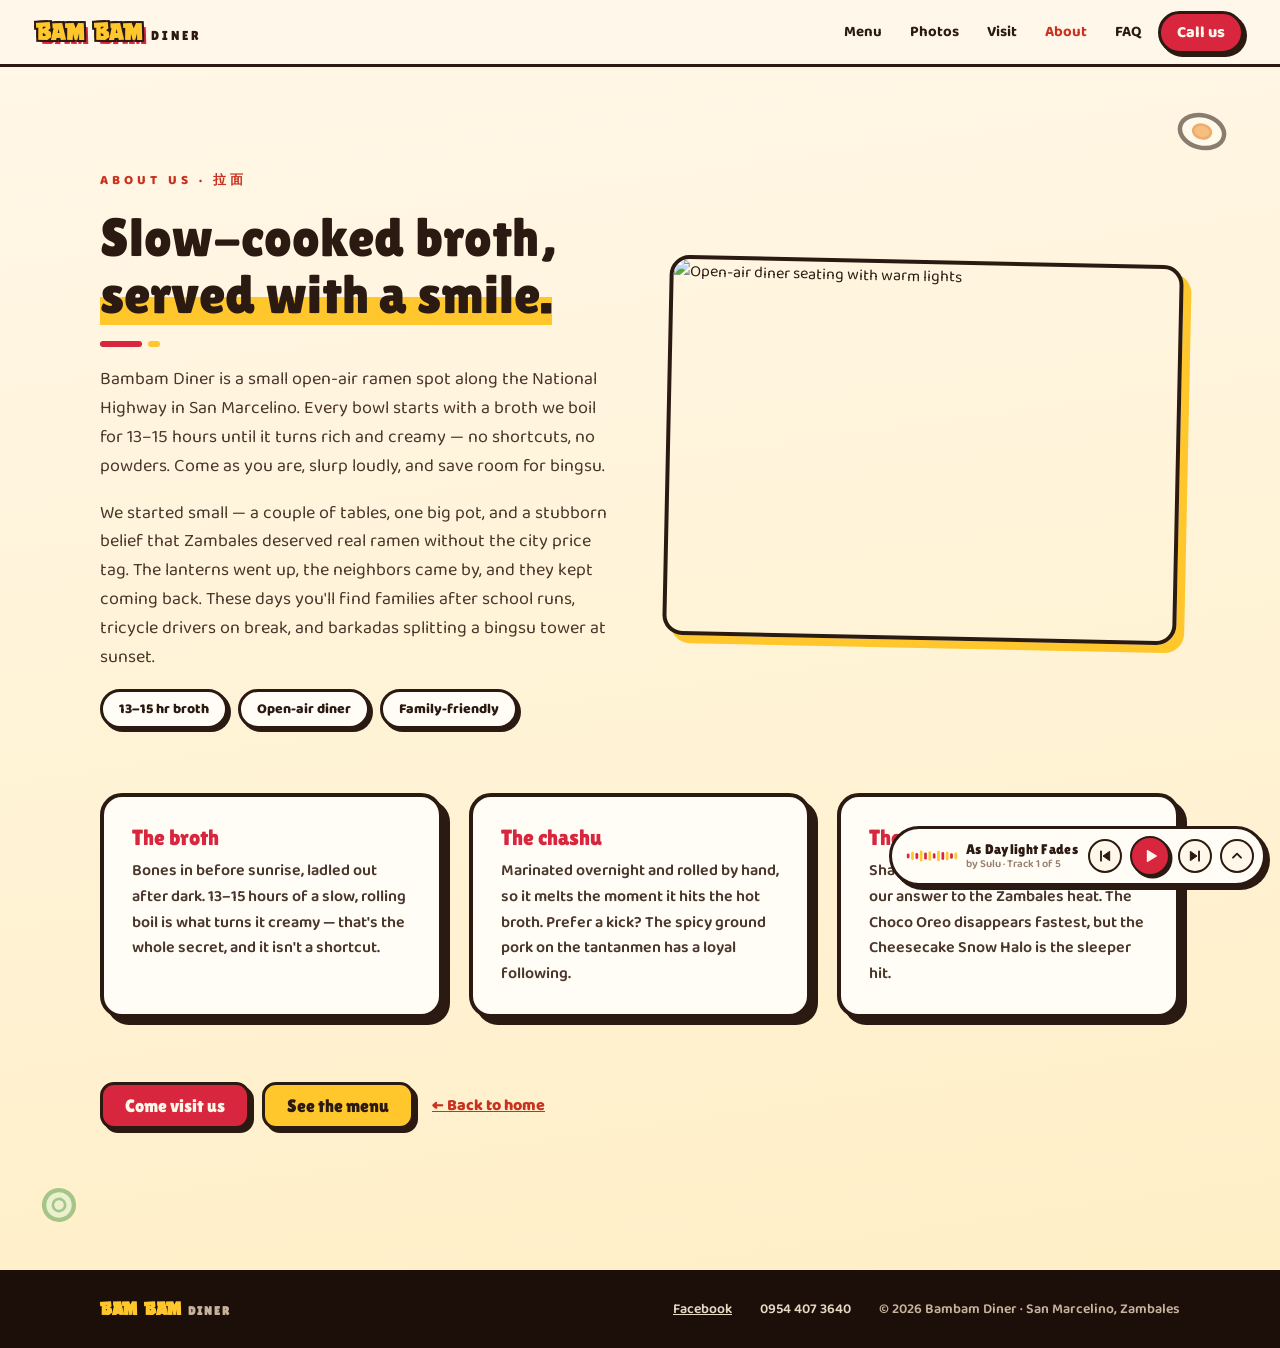
==== commit 5cb0b63a: "Clean URLs, resilient 3D loading, cat PNG shrink, strip player debug logs - Subpage links are root-r" ====
--- a/about.html
+++ b/about.html
@@ -145,15 +145,15 @@
 
   <!-- ============ NAV (shared) ============ -->
   <nav id="topNav" style="position: fixed; top: 0; left: 0; right: 0; z-index: 60; display: flex; align-items: center; gap: 14px; padding: 10px clamp(14px, 4vw, 36px); background: rgba(255,247,233,.94); backdrop-filter: blur(8px); border-bottom: 3px solid #2B1A12; transition: box-shadow .4s ease;">
-    <a href="index.html#bowl-done" style="text-decoration: none; display: flex; align-items: baseline; gap: 8px;">
+    <a href="/#bowl-done" style="text-decoration: none; display: flex; align-items: baseline; gap: 8px;">
       <span style="font-family: 'Gameria', 'Lilita One', cursive; font-size: 24px; color: #FFC72C; text-shadow: -2px -2px 0 #2B1A12, 2px -2px 0 #2B1A12, -2px 2px 0 #2B1A12, 2px 2px 0 #2B1A12, 4px 4px 0 #D7263D;">BAM BAM</span>
       <span style="font-family: 'Lilita One', cursive; font-size: 13px; letter-spacing: 3px; color: #2B1A12;">DINER</span>
     </a>
     <div style="flex: 1;"></div>
     <div id="navLinks" class="nav-links">
-      <a class="nav-link" href="index.html#menu">Menu</a>
-      <a class="nav-link" href="index.html#gallery">Photos</a>
-      <a class="nav-link" href="index.html#visit">Visit</a>
+      <a class="nav-link" href="/#menu">Menu</a>
+      <a class="nav-link" href="/#gallery">Photos</a>
+      <a class="nav-link" href="/#visit">Visit</a>
       <a class="nav-link" href="about.html" style="color: #C8321F;" aria-current="page">About</a>
       <a class="nav-link" href="faq.html">FAQ</a>
     </div>
@@ -213,9 +213,9 @@
       </div>
 
       <div data-reveal="1" style="display: flex; flex-wrap: wrap; gap: 12px; align-items: center;">
-        <a class="btn-chunky" href="index.html#visit" style="background: #D7263D; color: #FFF7E9;">Come visit us</a>
-        <a class="btn-chunky" href="index.html#menu" style="background: #FFC72C; color: #2B1A12;">See the menu</a>
-        <a href="index.html" style="font-weight: 800; color: #C8321F; margin-left: 6px;">← Back to home</a>
+        <a class="btn-chunky" href="/#visit" style="background: #D7263D; color: #FFF7E9;">Come visit us</a>
+        <a class="btn-chunky" href="/#menu" style="background: #FFC72C; color: #2B1A12;">See the menu</a>
+        <a href="/" style="font-weight: 800; color: #C8321F; margin-left: 6px;">← Back to home</a>
       </div>
     </div>
   </main>
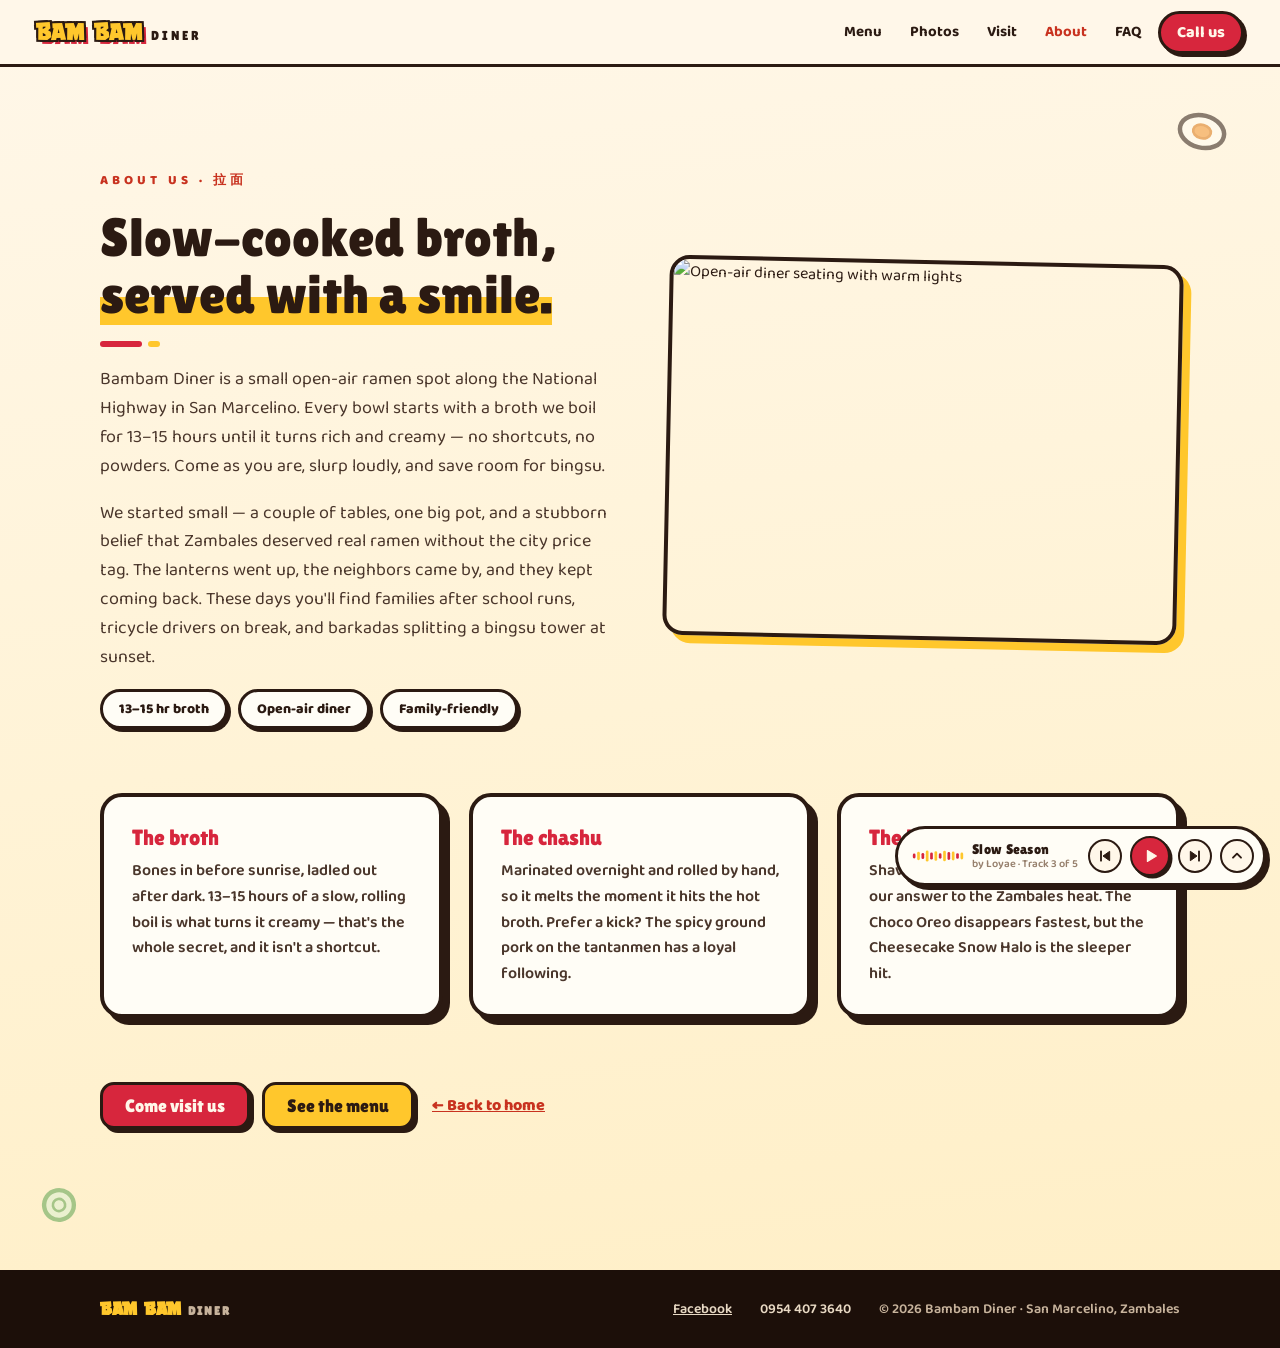
==== commit 15af8815: "Clean URLs: vercel.json cleanUrls + /about and /faq internal links cleanUrls serves about.html at /a" ====
--- a/about.html
+++ b/about.html
@@ -154,8 +154,8 @@
       <a class="nav-link" href="/#menu">Menu</a>
       <a class="nav-link" href="/#gallery">Photos</a>
       <a class="nav-link" href="/#visit">Visit</a>
-      <a class="nav-link" href="about.html" style="color: #C8321F;" aria-current="page">About</a>
-      <a class="nav-link" href="faq.html">FAQ</a>
+      <a class="nav-link" href="/about" style="color: #C8321F;" aria-current="page">About</a>
+      <a class="nav-link" href="/faq">FAQ</a>
     </div>
     <a class="btn-call" href="tel:+639544073640">Call us</a>
     <button id="navToggle" class="nav-toggle" type="button" aria-label="Open menu" aria-expanded="false" aria-controls="navLinks"><span></span><span></span><span></span></button>
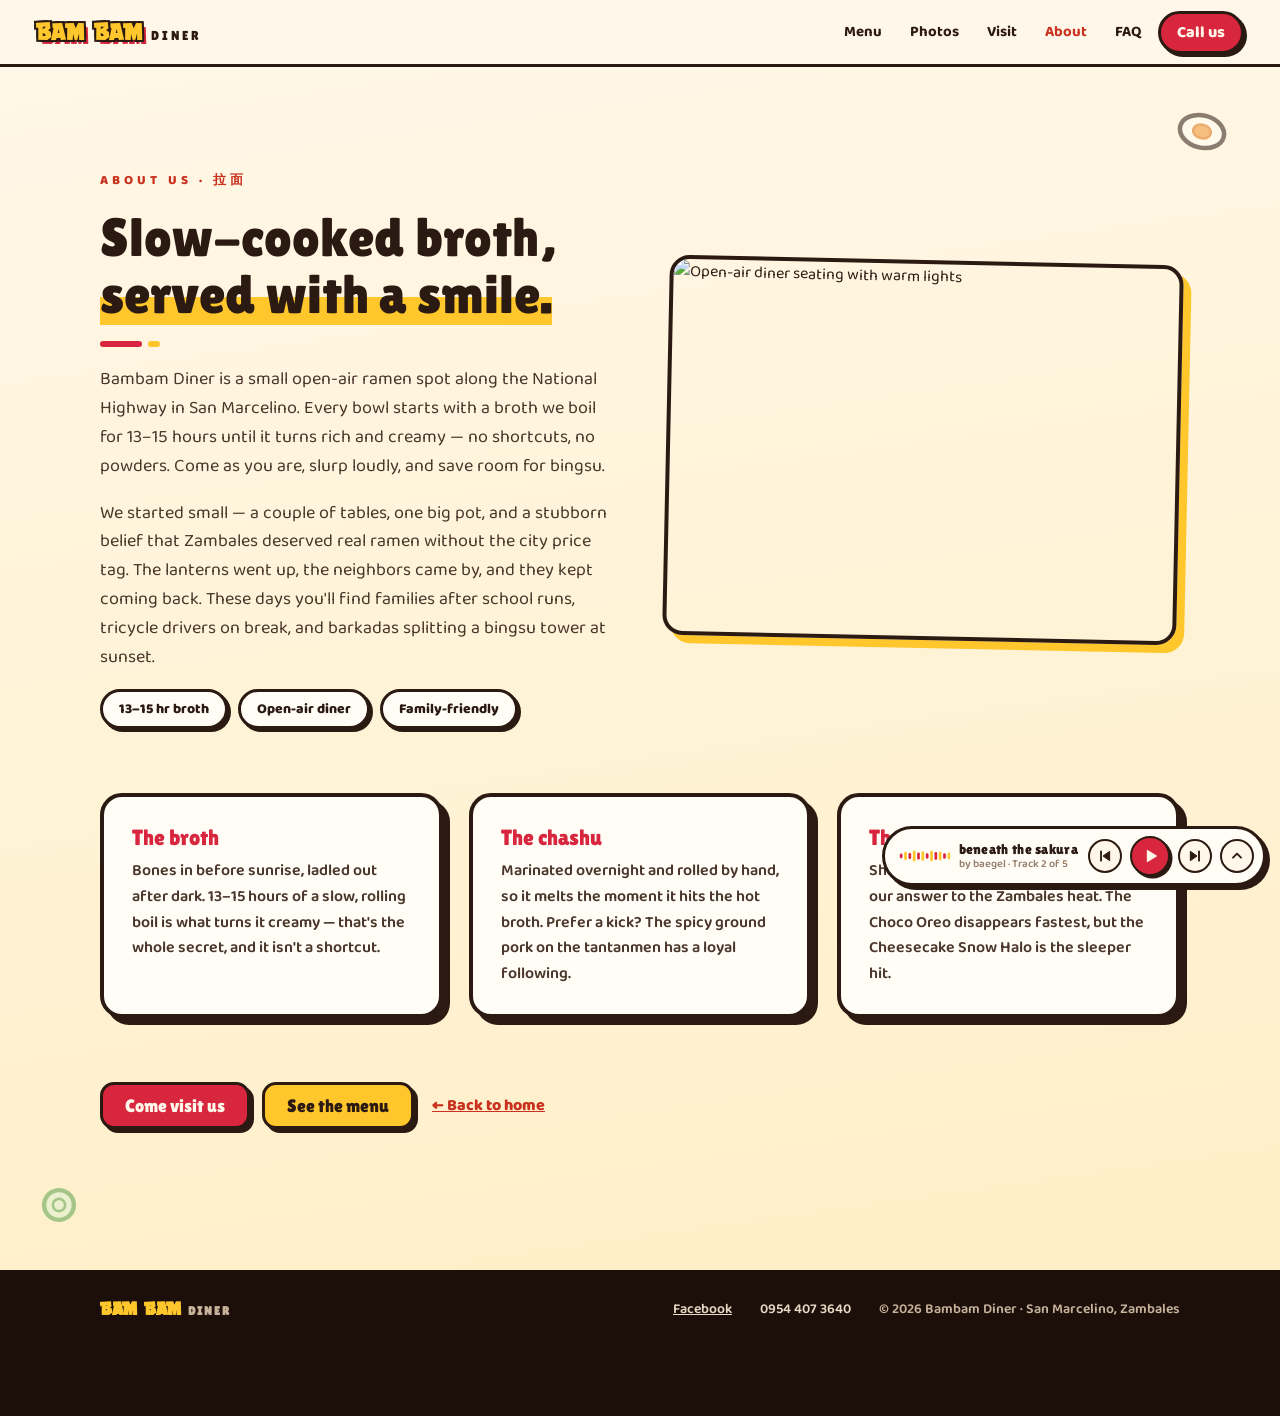
==== commit 8431a8bd: "Replace emoji with custom icons; fix compact player equalizer bars Favicon, loader speaker button, a" ====
--- a/about.html
+++ b/about.html
@@ -5,7 +5,7 @@
   <meta name="viewport" content="width=device-width, initial-scale=1">
   <title>About — Bambam Diner · San Marcelino, Zambales</title>
   <meta name="description" content="The story of Bambam Diner — a small open-air ramen spot in San Marcelino, Zambales, where every bowl starts with a broth slow-boiled for 13–15 hours.">
-  <link rel="icon" href="data:image/svg+xml,<svg xmlns=%22http://www.w3.org/2000/svg%22 viewBox=%220 0 100 100%22><text y=%22.9em%22 font-size=%2290%22>🍜</text></svg>">
+  <link rel="icon" href="data:image/svg+xml,<svg xmlns=%22http://www.w3.org/2000/svg%22 viewBox=%220 0 100 100%22><ellipse cx=%2250%22 cy=%2240%22 rx=%2242%22 ry=%2210%22 fill=%22%23FFC72C%22 stroke=%22%232B1A12%22 stroke-width=%225%22/><path d=%22M11 40 L21 78 Q50 92 79 78 L89 40%22 fill=%22%23D7263D%22 stroke=%22%232B1A12%22 stroke-width=%225%22 stroke-linejoin=%22round%22/><path d=%22M25 38 q12 -10 25 0 t25 0%22 fill=%22none%22 stroke=%22%23FFF7E9%22 stroke-width=%226%22 stroke-linecap=%22round%22/></svg>">
   <link rel="preconnect" href="https://fonts.googleapis.com">
   <link rel="preconnect" href="https://fonts.gstatic.com" crossorigin>
   <link rel="preload" as="style" href="https://fonts.googleapis.com/css2?family=Baloo+2:wght@400..800&family=Lilita+One&display=swap" onload="this.onload=null;this.rel='stylesheet';window.__bbFontCss=1" onerror="window.__bbFontCss=1">
@@ -41,11 +41,14 @@
     .bbl-dots span { width: 13px; height: 13px; border-radius: 50%; border: 2.5px solid #2B1A12; animation: bblBob 1s ease-in-out infinite; }
     .bbl-dots span:nth-child(1) { background: #D7263D; }
     .bbl-dots span:nth-child(2) { background: #FFC72C; animation-delay: .15s; }
-    .bbl-dots span:nth-child(3) { background: #4E9C46; animation-delay: .3s; }
+    .bbl-dots span:nth-child(3) { background: #D7263D; animation-delay: .3s; }
     @keyframes bblBob { 0%, 100% { transform: translateY(0); } 50% { transform: translateY(-9px); } }
-    .bbl-music { margin-top: 14px; font-family: inherit; font-size: 15px; letter-spacing: .5px; color: #2B1A12; background: #FFFDF6; border: 3px solid #2B1A12; border-radius: 999px; padding: 9px 20px; box-shadow: 3px 3px 0 #2B1A12; cursor: pointer; transition: transform .12s ease, box-shadow .12s ease, background .2s ease; }
+    .bbl-music { margin-top: 14px; font-family: inherit; font-size: 15px; letter-spacing: .5px; color: #2B1A12; background: #FFFDF6; border: 3px solid #2B1A12; border-radius: 999px; padding: 9px 20px; box-shadow: 3px 3px 0 #2B1A12; cursor: pointer; transition: transform .12s ease, box-shadow .12s ease, background .2s ease; display: inline-flex; align-items: center; gap: 8px; }
     .bbl-music:hover { transform: translate(1px, 1px); box-shadow: 2px 2px 0 #2B1A12; }
     .bbl-music.on { background: #FFC72C; cursor: default; }
+    .bbl-music-ico-on { display: none; }
+    .bbl-music.on .bbl-music-ico-off { display: none; }
+    .bbl-music.on .bbl-music-ico-on { display: inline-flex; }
   </style>
 </head>
 <body>
@@ -57,7 +60,11 @@
     <div class="bbl-logo" aria-hidden="true">BAM BAM</div>
     <div class="bbl-badge" aria-hidden="true">DINER</div>
     <div class="bbl-dots" aria-hidden="true"><span></span><span></span><span></span></div>
-    <button id="bbLoaderMusic" class="bbl-music" type="button">🔊 Click to enable music</button>
+    <button id="bbLoaderMusic" class="bbl-music" type="button">
+      <svg class="bbl-music-ico bbl-music-ico-off" viewBox="0 0 24 24" width="15" height="15" aria-hidden="true"><path d="M11 5 6 9H2v6h4l5 4V5z" fill="#2B1A12" stroke="#2B1A12" stroke-width="1.8" stroke-linejoin="round"/><path d="M15.5 8.5a5 5 0 0 1 0 7M18.6 5.4a9.4 9.4 0 0 1 0 13.2" fill="none" stroke="#2B1A12" stroke-width="2.2" stroke-linecap="round"/></svg>
+      <svg class="bbl-music-ico bbl-music-ico-on" viewBox="0 0 24 24" width="15" height="15" aria-hidden="true"><path d="M9 17.5V6l8-2v11.5" fill="none" stroke="#2B1A12" stroke-width="1.8" stroke-linecap="round" stroke-linejoin="round"/><circle cx="6.5" cy="17.5" r="2.6" fill="#D7263D" stroke="#2B1A12" stroke-width="1.4"/><circle cx="14.5" cy="15.5" r="2.6" fill="#FFC72C" stroke="#2B1A12" stroke-width="1.4"/></svg>
+      <span id="bbLoaderMusicText">Click to enable music</span>
+    </button>
   </div>
 </div>
 <noscript><style>#bbLoader { display: none !important; }</style></noscript>
@@ -135,7 +142,8 @@
     var p = music.audio.play();
     if (p && p.catch) p.catch(function () {});
     mbtn.classList.add('on');
-    mbtn.textContent = '🎵 Music on — enjoy!';
+    var mbtnText = document.getElementById('bbLoaderMusicText');
+    if (mbtnText) mbtnText.textContent = 'Music on — enjoy!';
     document.dispatchEvent(new Event('bb:musicwanted'));
   });
 })();
--- a/css/style.css
+++ b/css/style.css
@@ -132,13 +132,22 @@
   border-radius: 14px; padding: 10px 20px;
   transition: background .2s ease;
 }
-.btn-visit-ghost:hover { background: #D7263D; color: #FFF7E9; }
+.btn-visit-ghost:hover, .btn-visit-ghost:active { background: #1877F2; color: #FFF7E9; }
 .maps-link { text-decoration: none; color: #FFC72C; font-weight: 800; font-size: 15px; align-self: flex-end; }
 .maps-link:hover { color: #FFDD70; }
 
 /* ---- Footer ---- */
 .footer-link { color: #E8D9C4; }
 .footer-link:hover { color: #FFC72C; }
+/* The fixed music player (bottom-right, z 90) parks over the footer's last
+   line at full scroll — the text can never scroll clear of it, so the footer
+   reserves the pill's band. !important beats the footer's inline padding.
+   96px = desktop pill 64 + 24 bottom offset + breathing room; phones get the
+   44px mini bar + 14px offset. */
+footer { padding-bottom: 96px !important; }
+@media (max-width: 760px) {
+  footer { padding-bottom: 72px !important; }
+}
 
 /* ---- Hero bowl: never wider than its grid column ---- */
 #bowlWrap { max-width: 100%; }
@@ -324,15 +333,15 @@
   cursor: pointer;
 }
 .bbp-mini-title { max-width: 132px; white-space: nowrap; overflow: hidden; text-overflow: ellipsis; }
-.bbp-mini-eq { display: flex; align-items: flex-end; gap: 2.5px; height: 13px; flex: none; }
-.bbp-mini-eq span { width: 3.5px; border-radius: 2px; height: 35%; }
+.bbp-mini-eq { display: flex; align-items: flex-end; gap: 2.5px; height: 15px; flex: none; }
+.bbp-mini-eq span { width: 2.5px; border-radius: 1px; height: 45%; }
 .bbp-mini-eq span:nth-child(1) { background: #D7263D; }
 .bbp-mini-eq span:nth-child(2) { background: #FFC72C; }
 .bbp-mini-eq span:nth-child(3) { background: #D7263D; }
 #bbPlayer.playing .bbp-mini-eq span { animation: bbpEq 1s ease-in-out infinite; }
 #bbPlayer.playing .bbp-mini-eq span:nth-child(2) { animation-delay: .18s; }
 #bbPlayer.playing .bbp-mini-eq span:nth-child(3) { animation-delay: .36s; }
-@keyframes bbpEq { 0%, 100% { height: 35%; } 50% { height: 100%; } }
+@keyframes bbpEq { 0%, 100% { height: 45%; } 50% { height: 100%; } }
 .bbp-fold { display: none; }
 
 /* Phone mode: mini bar and full pill swap with an eased grow/shrink
@@ -502,12 +511,18 @@
 /* SE-class phones (short AND narrow): the enlarged lockup tier plus its
    ink-containing padding needs a little height back from the bowl */
 @media (max-width: 400px) and (max-height: 699px) {
-  #bowlWrap { max-height: min(25svh, 290px) !important; }
+  /* 23svh (was 25): pays for the 76px nav-clearing top padding on SE-class
+     heights — 25svh left the build bar ~10px below the fold at 375x667 */
+  #bowlWrap { max-height: min(23svh, 290px) !important; }
 }
 
 /* Tall phones have vertical headroom: restore readable body copy in the pinned hero
-   and give the caption pill / progress bar clear separation */
-@media (max-width: 760px) and (min-height: 700px) {
+   and give the caption pill / progress bar clear separation.
+   830px floor, not 700: at page load real phones report toolbar-reduced
+   heights (iPhone 12/13 ≈ 724, Pro Max ≈ 806) and this tier's roomier
+   sizing overflowed the pinned viewport there — those heights must stay on
+   the compact tier. ≥830 only occurs with browser chrome collapsed. */
+@media (max-width: 760px) and (min-height: 830px) {
   #heroPara { font-size: 16px !important; line-height: 1.5 !important; }
   #heroH1 { font-size: 18px !important; }
   #bowlWrap { max-height: min(32svh, 320px) !important; }
@@ -521,12 +536,38 @@
   #heroPara { display: none !important; }
   #heroStatus { display: none !important; }
   #kanjiBackdrop { display: none !important; }
-  #heroGrid { padding-top: 52px !important; padding-bottom: 4px !important; gap: 6px !important; }
+  /* redundant with the caption pill and collides with it at this height */
+  #scrollHint { display: none !important; }
+  /* gap/bowl pay for the 76px nav-clearing top padding (rule below):
+     24svh + 6px gap overflowed the pin by ~20px at 667x375 */
+  #heroGrid { padding-top: 52px !important; padding-bottom: 4px !important; gap: 4px !important; }
   #top { gap: 4px !important; }
   #heroLogo { font-size: min(10vw, 9.5svh) !important; }
   #heroH1 { font-size: 14px !important; margin: 0 !important; }
   #heroCtas a { font-size: 12px !important; padding: 5px 10px !important; }
-  #bowlWrap { max-height: 24svh !important; }
+  #bowlWrap { max-height: 18svh !important; }
   #stageCaption { font-size: 12px !important; padding: 2px 10px !important; margin-top: 0 !important; }
   #buildBar { margin-top: 2px !important; }
 }
+
+/* The fixed nav measures 67px tall (44px hamburger touch target below 768px;
+   the Call-us pill and paddings land at the same height above it) — every
+   hero tier's top padding must clear it or the eyebrow slides under the
+   opaque bar. The max-height arm covers phone landscape, where the ≤460px
+   tier's 52px floor sat under the nav too. This sits LAST so it beats every
+   equal-importance tier above. Real-device Safari/Brave exposed this: their
+   toolbars shrink innerHeight until the grid rests at its padding floor;
+   taller emulated viewports center the content lower and hid the bug. */
+@media (max-width: 767px), (max-height: 460px) {
+  #heroGrid { padding-top: 76px !important; }
+}
+
+/* Lanterns: the desktop right offset (8vw) walks the lantern INTO the
+   centered eyebrow as the viewport narrows. On phones, corner-pin both at
+   half scale (they can't reach the ~262px centered eyebrow at any width
+   ≥350px) and drop them 26px so the lantern body swings below the 67px nav
+   bar instead of hiding behind it. */
+@media (max-width: 760px) {
+  #lanternL { left: 4px !important; transform: translateY(26px) scale(.5) !important; }
+  #lanternR { right: 6px !important; transform-origin: top right !important; transform: translateY(26px) scale(.5) !important; }
+}
